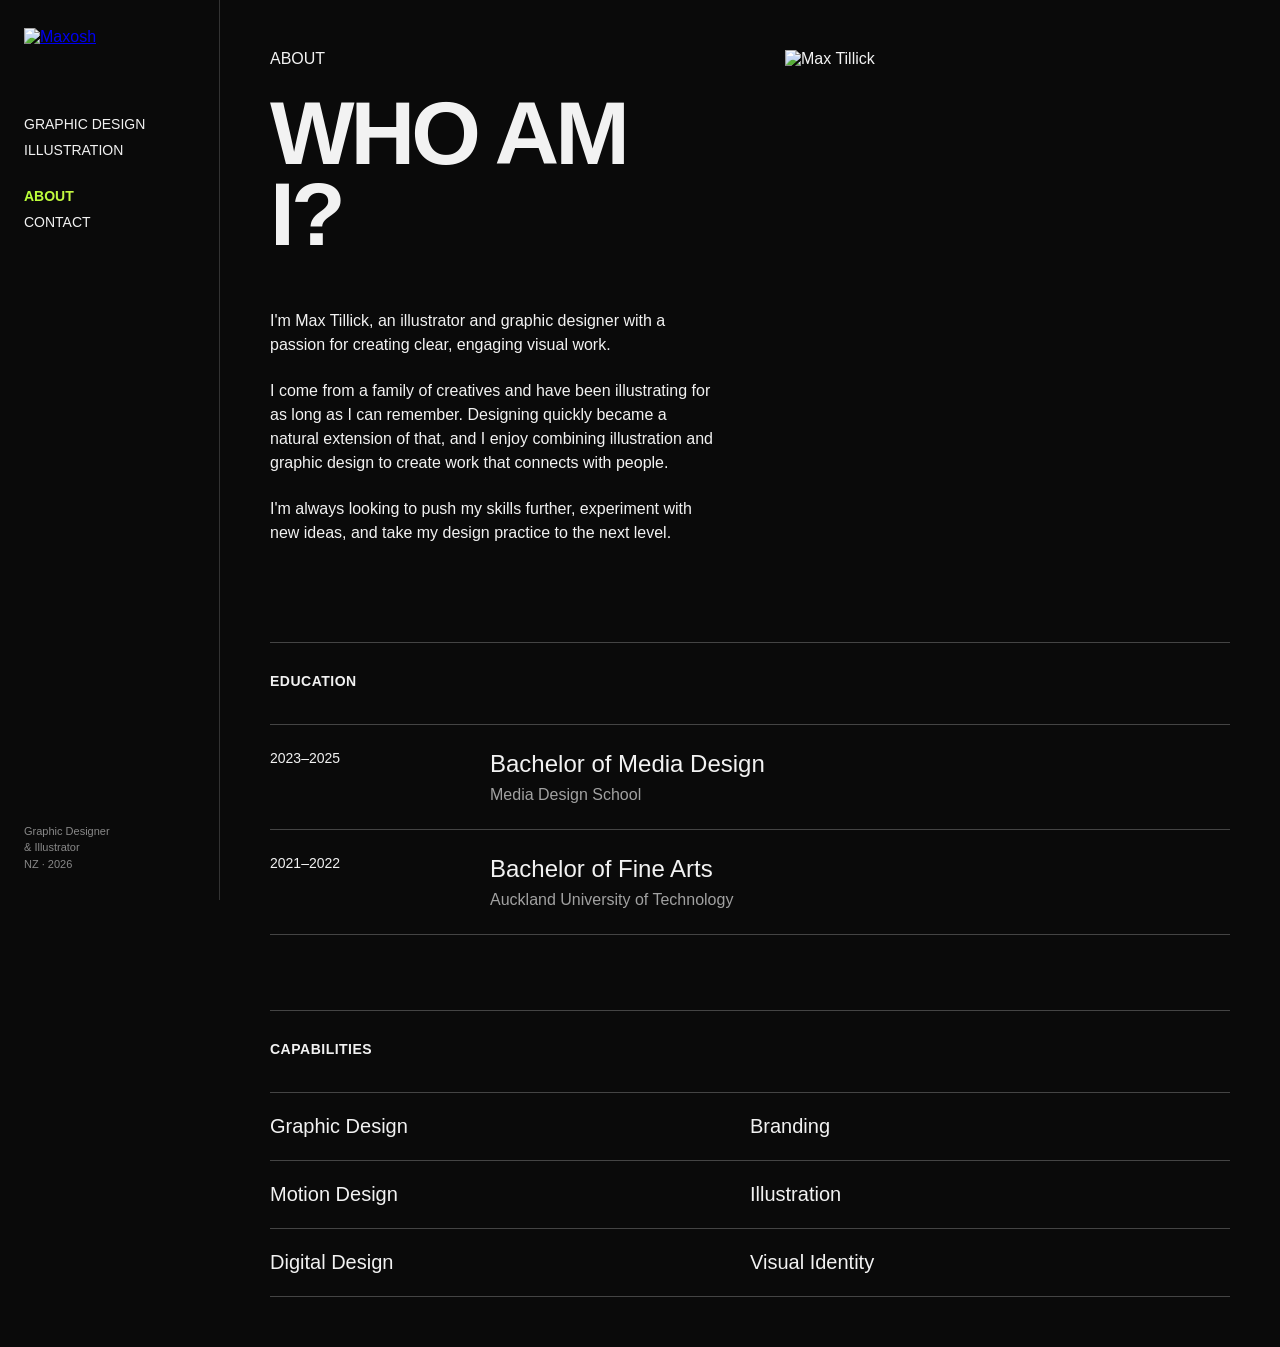
==== about.html @ ef94ee87 "Contents pages basic done" ====
<!DOCTYPE html>
<html lang="en">

<head>
    <meta charset="UTF-8">
    <meta name="viewport" content="width=device-width, initial-scale=1.0">

    <title>MAXOSH — About</title>

    <link rel="stylesheet" href="css/style.css">
</head>

<body>

    <main class="site">

        <!-- SIDEBAR -->
        <aside class="sidebar">

            <a href="index.html" class="logo">
                <img src="images/brand-mark.png" alt="Maxosh">
            </a>

            <nav class="navigation">

                <a href="index.html">
                    Graphic Design
                </a>

                <a href="illustration.html">
                    Illustration
                </a>

                <a href="about.html" class="active" aria-current="page">
                    About
                </a>

                <a href="contact.html">
                    Contact
                </a>

            </nav>

<div class="sidebar-footer">

    <p>
        Graphic Designer<br>
        & Illustrator
    </p>

    <p>
        NZ · 2026
    </p>

</div>
        </aside>


        <!-- ABOUT CONTENT -->
        <section class="content about-page">

            <div class="about-intro">

                <div class="about-text">

                    <div class="section-title">
                        ABOUT
                    </div>

                    <h1>WHO AM I?</h1>

                    <p>
                        I'm Max Tillick, an illustrator and graphic designer
                        with a passion for creating clear, engaging visual
                        work.
                    </p>

                    <p>
                        I come from a family of creatives and have been
                        illustrating for as long as I can remember. Designing
                        quickly became a natural extension of that, and I enjoy
                        combining illustration and graphic design to create
                        work that connects with people.
                    </p>

                    <p>
                        I'm always looking to push my skills further,
                        experiment with new ideas, and take my design practice
                        to the next level.
                    </p>

                </div>


                <div class="about-image">
                    <img src="images/pfp-edit.png" alt="Max Tillick">
                </div>

            </div>


            <!-- EDUCATION -->
            <section class="about-section">

                <div class="about-section-heading">
                    EDUCATION
                </div>

                <div class="education-list">

                    <div class="education-item">

                        <div class="education-year">
                           2023–2025
                        </div>

                        <div class="education-info">
                            <h2>Bachelor of Media Design</h2>
                            <p>Media Design School</p>
                        </div>

                    </div>


                    <div class="education-item">

                        <div class="education-year">
                            2021–2022
                        </div>

                        <div class="education-info">
                            <h2>Bachelor of Fine Arts</h2>
                            <p>Auckland University of Technology</p>
                        </div>

                    </div>

                </div>

            </section>


            <!-- CAPABILITIES -->
            <section class="about-section">

                <div class="about-section-heading">
                    CAPABILITIES
                </div>

                <div class="capabilities-grid">

                    <div>Graphic Design</div>
                    <div>Branding</div>
                    <div>Motion Design</div>
                    <div>Illustration</div>
                    <div>Digital Design</div>
                    <div>Visual Identity</div>  

                </div>

            </section>

        </section>

    </main>

</body>

</html>
---- css/style.css ----
/* ------------------------------
   BASIC RESET
------------------------------ */

* {
    box-sizing: border-box;
    margin: 0;
    padding: 0;
}


html {
    scroll-behavior: smooth;
}


body {
    background: #0a0a0a;
    color: #f2f2f2;

    font-family: Arial, Helvetica, sans-serif;
}



/* ------------------------------
   LAYOUT
------------------------------ */

.site {
    display: flex;
    min-height: 100vh;
}



/* ------------------------------
   SIDEBAR
------------------------------ */

.sidebar {

    width: 220px;
    height: 100vh;

    position: fixed;
    left: 0;
    top: 0;

    padding: 28px 24px;

    display: flex;
    flex-direction: column;

    border-right: 1px solid #333;

}



/* LOGO */
.logo {
    display: block;
    width: 130px
    text-decoration: none;
}

.logo img {
    width: 100%;
    height: auto;
    display: block;
}


/* NAVIGATION */

.navigation {
    display: flex;
    flex-direction: column;
    gap: 10px;
    margin-top: 70px;
}

.navigation a:nth-child(3) {
    margin-top: 20px;
}


.navigation a {

    color: #f2f2f2;

    text-decoration: none;

    font-size: 14px;

    text-transform: uppercase;

    transition:
        opacity 0.2s ease,
        background-position 0.3s ease;

}



/* HOVER */

.navigation a:hover {

    opacity: 0.45;

}



/* ACTIVE PAGE */

.navigation a.active {

    background: linear-gradient(
        90deg,
        #b8ff38 0%,
        #d9ef52 35%,
        #f39bc9 70%,
        #d94da5 100%
    );

    background-size: 200% auto;

    background-clip: text;
    -webkit-background-clip: text;

    color: transparent;

    font-weight: 600;

}



/* SIDEBAR FOOTER */

.sidebar-footer {

    margin-top: auto;

    font-size: 11px;

    line-height: 1.5;

    color: #888;

}




/* ------------------------------
   MAIN CONTENT
------------------------------ */

.content {
    margin-left: 220px;
    width: calc(100% - 220px);
    max-width: none;
    padding: 20px 50px 50px;
    box-sizing: border-box;
}

/* ------------------------------
   SECTION TITLES
------------------------------ */

.section-title {

    color: #f2f2f2;

    font-size: 16px;

    text-transform: uppercase;

}


.design-title {

    margin-bottom: 35px;

}


.illustration-title {

    margin-bottom: 35px;

}



/* ------------------------------
   PROJECT GRID
------------------------------ */

.work-grid {
    display: grid;
    grid-template-columns: repeat(2, 1fr);
    gap: 40px 25px;
}



/* FEATURED PROJECT */

.project-featured {

    grid-column: 1 / -1;

}


.project-featured .project-image {
    aspect-ratio: 16 / 6.5;
    max-height: 600px;
}

.project-featured {
    margin-bottom: 50px;
}


/* PROJECT */

.project {

    color: inherit;

    text-decoration: none;

}



/* PROJECT IMAGE */

.project-image {

    width: 100%;

    aspect-ratio: 4 / 3;

    overflow: hidden;

    background: #202020;

    display: flex;

    align-items: center;

    justify-content: center;

    border: 1px solid #333;

    transition:
        transform 0.35s ease,
        background 0.35s ease;

}


.project-image img {

    width: 100%;

    height: 100%;

    object-fit: cover;

    display: block;

}



/* PROJECT HOVER */

.project:hover .project-image {

    transform: scale(0.985);

    background: #292929;

}



/* PROJECT INFO */

.project-info {

    padding-top: 12px;

}


.project-info h2 {

    font-size: 17px;

    font-weight: 500;

    margin-bottom: 5px;

}


.project-info p {

    color: #777;

    font-size: 12px;

}



/* ------------------------------
   ILLUSTRATION PAGE
------------------------------ */

.illustration-feature {
    width: 100%;
    margin-top: -60px;
    margin-bottom: 35px;
    overflow: hidden;
}


.illustration-feature video {

    width: 100%;

    height: auto;

    display: block;

}



/* ILLUSTRATION GRID */

.illustration-grid {
    width: 100%;
    display: grid;
    grid-template-columns: repeat(3, 1fr);
    gap: 35px;
}


.illustration-item {
    width: 100%;
    aspect-ratio: 1 / 1;
    overflow: hidden;
    display: flex;
    align-items: center;
    justify-content: center;
}


.illustration-item img {
    width: 100%;
    height: 100%;
    object-fit: contain;
    display: block;
}



/* ------------------------------
   MOBILE
------------------------------ */

@media (max-width: 700px) {


    .site {

        display: block;

    }



    /* SIDEBAR */

    .sidebar {

        position: sticky;

        width: 100%;

        height: auto;

        padding: 18px;

        flex-direction: row;

        align-items: center;

        border-right: none;

        border-bottom: 1px solid #333;

        z-index: 100;

        background: #0a0a0a;

    }



    /* NAVIGATION */

    .navigation {

        margin: 0 0 0 auto;

        flex-direction: row;

        gap: 14px;

    }


    .navigation a {

        font-size: 10px;

    }



    /* FOOTER */

    .sidebar-footer {

        display: none;

    }



    /* CONTENT */

    .content {

        margin-left: 0;

        width: 100%;

        padding: 18px;

    }



    /* PROJECT GRID */

    .work-grid {

        grid-template-columns: 1fr;

        gap: 30px;

    }


    .project-featured {

        grid-column: auto;

    }


    .project-featured .project-image,
    .project-image {

        aspect-ratio: 4 / 3;

    }



    /* ILLUSTRATION GRID */

    .illustration-grid {

        grid-template-columns: 1fr;

        gap: 20px;

    }



    /* SECTION TITLES */

    .design-title,
    .illustration-title {

        margin-bottom: 25px;

    }

}



/* =========================================================
   GRAPHIC DESIGN GRID
   ========================================================= */

.work-grid {
    width: 100%;
    display: grid;
    grid-template-columns: repeat(2, minmax(0, 1fr));
    gap: clamp(20px, 2.5vw, 40px);
}

/* Save The Salmon stays full width */
.project-featured {
    grid-column: 1 / -1;
    width: 100%;
}

/* Let the featured image scale with the available space */
.project-featured .project-image {
    width: 100%;
    max-width: none;
}

/* =========================================================
   ILLUSTRATION GRID
   ========================================================= */

.illustration-grid {
    width: 100%;
    display: grid;
    grid-template-columns: repeat(auto-fit, minmax(280px, 1fr));
    gap: clamp(20px, 2.5vw, 40px);
}

/* Keep illustration artwork centred */
.illustration-item {
    width: 100%;
    aspect-ratio: 1 / 1;
    overflow: hidden;
    display: flex;
    align-items: center;
    justify-content: center;
}

.illustration-item img {
    width: 100%;
    height: 100%;
    object-fit: contain;
    display: block;
}

/* =========================================================
   LARGE SCREENS
   ========================================================= */

@media (min-width: 1600px) {

    .work-grid {
        grid-template-columns: repeat(2, minmax(0, 1fr));
    }

    .illustration-grid {
        grid-template-columns: repeat(4, minmax(0, 1fr));
    }

}


/* =========================================================
   MEDIUM SCREENS
   ========================================================= */

@media (max-width: 1100px) {

    .work-grid {
        grid-template-columns: repeat(2, minmax(0, 1fr));
    }

    .illustration-grid {
        grid-template-columns: repeat(3, minmax(0, 1fr));
    }

}


/* =========================================================
   SMALL SCREENS
   ========================================================= */

@media (max-width: 750px) {

    .work-grid {
        grid-template-columns: 1fr;
    }

    .project-featured {
        grid-column: auto;
    }

    .illustration-grid {
        grid-template-columns: repeat(2, minmax(0, 1fr));
        gap: 20px;
    }

}


/* =========================================================
   PHONE
   ========================================================= */

@media (max-width: 500px) {

    .content {
        padding-right: 20px;
        padding-left: 20px;
    }

    .work-grid {
        grid-template-columns: 1fr;
    }

    .illustration-grid {
        grid-template-columns: 1fr;
    }

}


/* --------------------------------
   ABOUT PAGE
-------------------------------- */

.about-page {
    padding-top: 50px;
}

/* ABOUT INTRO */

.about-intro {
    display: grid;
    grid-template-columns: 1fr 1fr;
    align-items: start;
    gap: 70px;
    min-height: 420px;
}

.about-text {
    max-width: 620px;
}

.about-text h1 {
    font-size: clamp(70px, 7vw, 120px);
    line-height: 0.9;
    letter-spacing: -4px;
    margin: 25px 0 55px;
}

.about-text p {
    max-width: 560px;
    margin-bottom: 22px;
    line-height: 1.5;
}


.about-image {
    display: flex;
    justify-content: center;
    align-items: center;
}

.about-image img {
    width: 100%;
    max-width: 600px;
    height: auto;
    display: block;
}


/* ABOUT SECTIONS */

.about-section {
    margin-top: 75px;
    padding-top: 30px;
    border-top: 1px solid #444;
}

.about-section-heading {
    font-size: 14px;
    font-weight: 600;
    letter-spacing: 0.5px;
    margin-bottom: 35px;
}


/* EDUCATION */

.education-list {
    width: 100%;
}

.education-item {
    display: grid;
    grid-template-columns: 180px 1fr;
    gap: 40px;
    padding: 25px 0;
    border-bottom: 1px solid #444;
}

.education-item:first-child {
    border-top: 1px solid #444;
}

.education-year {
    font-size: 14px;
}

.education-info h2 {
    font-size: 24px;
    font-weight: 500;
    margin: 0 0 8px;
}

.education-info p {
    margin: 0;
    opacity: 0.65;
}


/* CAPABILITIES */

.capabilities-grid {
    display: grid;
    grid-template-columns: repeat(2, 1fr);
    border-top: 1px solid #444;
}

.capabilities-grid div {
    padding: 22px 0;
    border-bottom: 1px solid #444;
    font-size: 20px;
}


/* --------------------------------
   ABOUT — MOBILE
-------------------------------- */

@media (max-width: 800px) {

    .about-intro {
        grid-template-columns: 1fr;
        gap: 40px;
        min-height: auto;
    }

    .about-text h1 {
        font-size: clamp(55px, 14vw, 90px);
        letter-spacing: -3px;
        margin-bottom: 40px;
    }

    .about-image {
        order: -1;
    }

    .about-image img {
        max-width: 500px;
    }

    .about-section {
        margin-top: 70px;
    }

    .education-item {
        grid-template-columns: 1fr;
        gap: 10px;
    }

    .capabilities-grid {
        grid-template-columns: 1fr;
    }

    .capabilities-grid div {
        font-size: 18px;
    }

}

/* --------------------------------
   CONTACT PAGE
-------------------------------- */

.contact-page {
    padding-top: 50px;
}

.contact-intro {
    max-width: 800px;
    padding-bottom: 100px;
}

.contact-intro h1 {
    font-size: clamp(70px, 7vw, 120px);
    line-height: 0.9;
    letter-spacing: -4px;
    margin: 25px 0 40px;
}

.contact-intro p {
    max-width: 500px;
    line-height: 1.5;
}


.contact-details {
    border-top: 1px solid #444;
}

.contact-item {
    display: grid;
    grid-template-columns: 220px 1fr;
    align-items: center;
    padding: 30px 0;
    border-bottom: 1px solid #444;
}

.contact-label {
    font-size: 14px;
    font-weight: 600;
}

.contact-item a {
    color: inherit;
    text-decoration: underline;
    text-underline-offset: 4px;
    font-size: 22px;
}


/* CONTACT — MOBILE */

@media (max-width: 800px) {

    .contact-intro {
        padding-bottom: 60px;
    }

    .contact-intro h1 {
        font-size: clamp(60px, 15vw, 100px);
        letter-spacing: -3px;
    }

    .contact-item {
        grid-template-columns: 1fr;
        gap: 12px;
    }

}

/* CONTACT PAGE — GRADIENT FADE */

.contact-page {
    position: relative;
    min-height: calc(100vh - 20px);
    overflow: hidden;
}

.contact-page::after {
    content: "";
    position: absolute;
    left: 0;
    right: 0;
    bottom: 0;
    height: 45%;
    background: linear-gradient(
        to bottom,
        transparent 0%,
        rgba(184, 255, 56, 0.08) 35%,
        rgba(243, 155, 201, 0.18) 75%,
        rgba(217, 77, 165, 0.3) 100%
    );
    pointer-events: none;
    z-index: 0;
}

.contact-page > * {
    position: relative;
    z-index: 1;
}
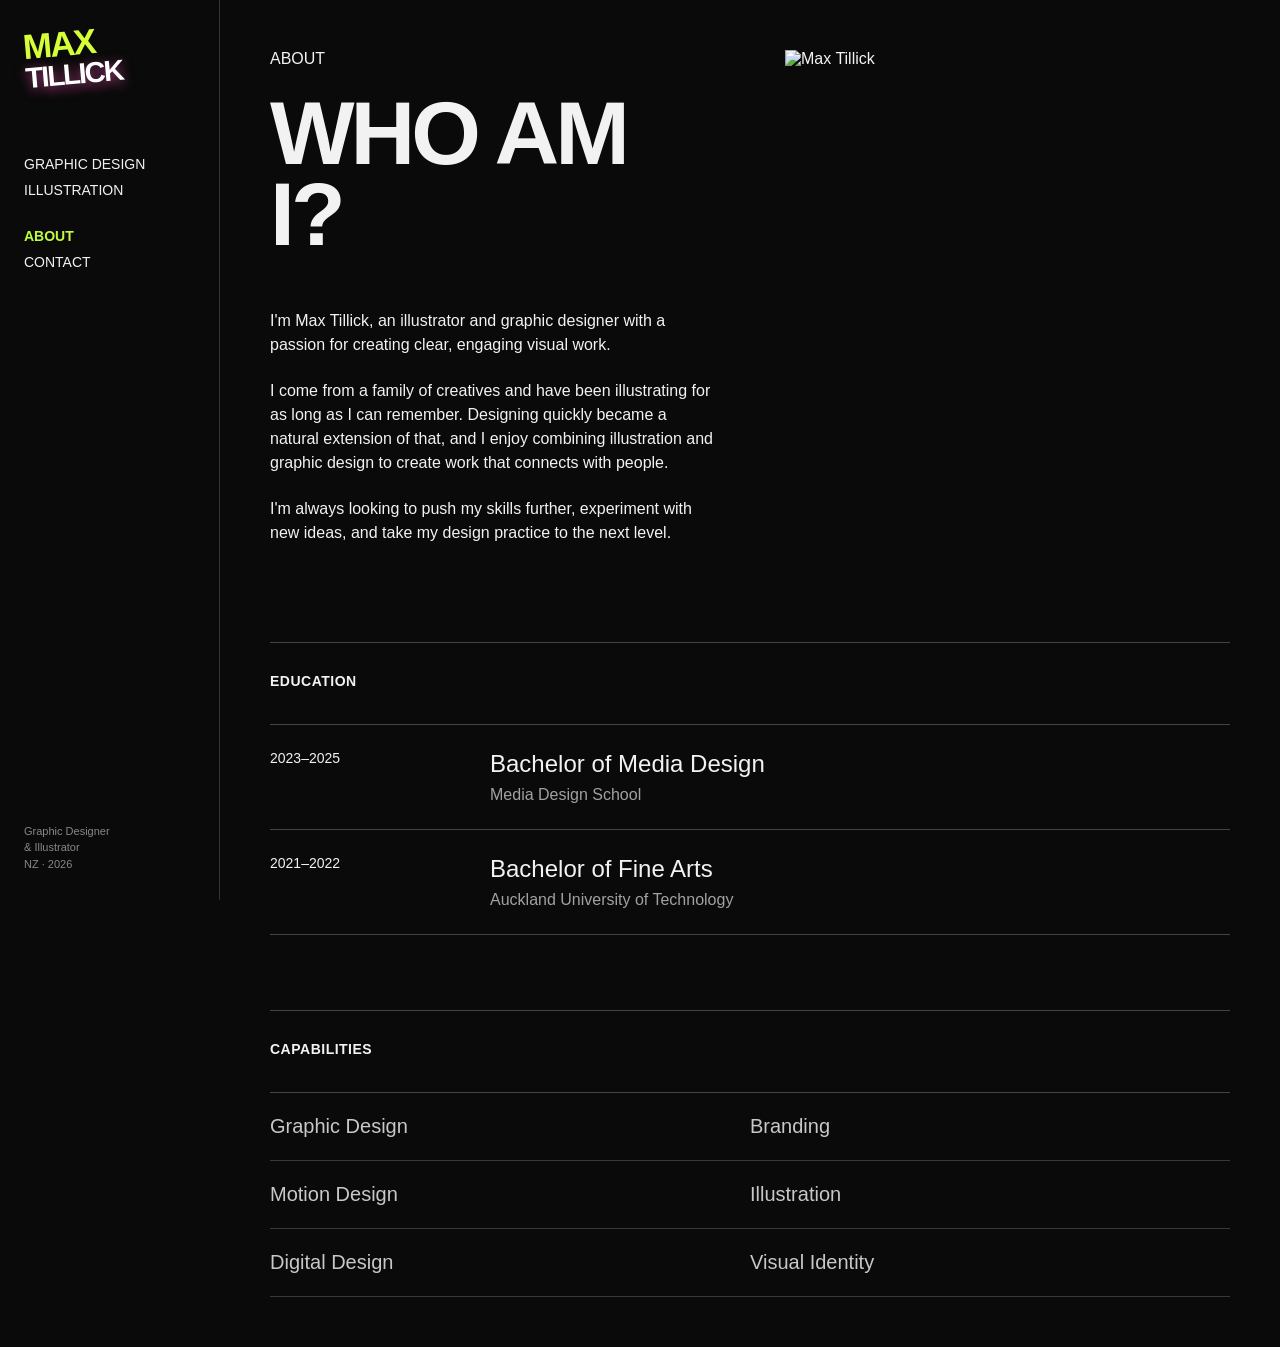
==== commit bf7343a5: "Jonathan Update 1" ====
--- a/about.html
+++ b/about.html
@@ -5,7 +5,7 @@
     <meta charset="UTF-8">
     <meta name="viewport" content="width=device-width, initial-scale=1.0">
 
-    <title>MAXOSH — About</title>
+    <title>Max Tillick — About</title>
 
     <link rel="stylesheet" href="css/style.css">
 </head>
@@ -17,9 +17,10 @@
         <!-- SIDEBAR -->
         <aside class="sidebar">
 
-            <a href="index.html" class="logo">
-                <img src="images/brand-mark.png" alt="Maxosh">
-            </a>
+      <a href="index.html" class="logo logo-wordmark" aria-label="Max Tillick home">
+    <span>MAX</span>
+    <span>TILLICK</span>
+</a>
 
             <nav class="navigation">
 
--- a/css/style.css
+++ b/css/style.css
@@ -61,7 +61,7 @@
 /* LOGO */
 .logo {
     display: block;
-    width: 130px
+    width: 130px;
     text-decoration: none;
 }
 
@@ -82,7 +82,7 @@
 }
 
 .navigation a:nth-child(3) {
-    margin-top: 20px;
+    margin-top: 0;
 }
 
 
@@ -304,22 +304,14 @@
 
 
 .project-info h2 {
-
-    font-size: 17px;
-
+    font-size: 20px;
     font-weight: 500;
-
-    margin-bottom: 5px;
-
-}
-
+    margin-bottom: 6px;
+}
 
 .project-info p {
-
-    color: #777;
-
-    font-size: 12px;
-
+    color: #888;
+    font-size: 14px;
 }
 
 
@@ -419,25 +411,62 @@
     }
 
 
+/* More space above project navigation on mobile */
+.project-navigation {
+    padding-top: 60px !important;
+}
+
 
     /* NAVIGATION */
 
-    .navigation {
-
-        margin: 0 0 0 auto;
-
-        flex-direction: row;
-
-        gap: 14px;
-
-    }
-
-
-    .navigation a {
-
-        font-size: 10px;
-
-    }
+
+
+
+
+
+.navigation {
+    display: grid;
+    grid-template-columns: max-content max-content;
+    grid-template-rows: auto auto;
+    column-gap: 12px;
+    row-gap: 0;
+    margin: 0 0 0 auto;
+    align-items: center;
+    justify-content: end;
+}
+
+.navigation a {
+    display: flex;
+    align-items: center;
+    justify-content: flex-start;
+    min-height: 44px;
+    padding: 0 4px;
+    font-size: 10px;
+    white-space: nowrap;
+}
+s
+
+
+.navigation a:nth-child(1) {
+    grid-column: 1;
+    grid-row: 1;
+}
+
+.navigation a:nth-child(2) {
+    grid-column: 2;
+    grid-row: 1;
+}
+
+.navigation a:nth-child(3) {
+    grid-column: 1;
+    grid-row: 2;
+}
+
+.navigation a:nth-child(4) {
+    grid-column: 2;
+    grid-row: 2;
+}
+
 
 
 
@@ -453,16 +482,12 @@
 
     /* CONTENT */
 
-    .content {
-
-        margin-left: 0;
-
-        width: 100%;
-
-        padding: 18px;
-
-    }
-
+.content {
+    margin-left: 0;
+    width: 100%;
+    padding: 24px 30px;
+    box-sizing: border-box;
+}
 
 
     /* PROJECT GRID */
@@ -512,6 +537,8 @@
         margin-bottom: 25px;
 
     }
+
+
 
 }
 
@@ -631,8 +658,8 @@
 @media (max-width: 500px) {
 
     .content {
-        padding-right: 20px;
-        padding-left: 20px;
+  padding-right: 20px;
+padding-left: 20px;
     }
 
     .work-grid {
@@ -642,6 +669,10 @@
     .illustration-grid {
         grid-template-columns: 1fr;
     }
+
+    .logo img {
+    transform: translateX(-5px);
+}
 
 }
 
@@ -758,7 +789,11 @@
     padding: 22px 0;
     border-bottom: 1px solid #444;
     font-size: 20px;
-}
+
+    opacity: 0.82;
+}
+
+
 
 
 /* --------------------------------
@@ -796,13 +831,24 @@
         gap: 10px;
     }
 
-    .capabilities-grid {
-        grid-template-columns: 1fr;
-    }
+.capabilities-grid {
+    grid-template-columns: repeat(2, minmax(0, 1fr));
+    column-gap: 20px;
+}
 
     .capabilities-grid div {
         font-size: 18px;
-    }
+    
+    }
+
+/* Tighten project spacing on mobile only */
+.work-grid {
+    row-gap: 40px;
+}
+
+.work-grid > .project-featured {
+    margin-bottom: 0;
+}
 
 }
 
@@ -906,4 +952,985 @@
 .contact-page > * {
     position: relative;
     z-index: 1;
+}
+
+/* =========================================================
+   PROJECT PAGE — #SAVETHESALMON
+   ========================================================= */
+
+.project-page {
+    padding-top: 0;
+}
+
+
+/* HERO */
+
+.project-page-hero {
+    width: 100%;
+    margin-bottom: 45px;
+}
+
+.project-page-hero img {
+    display: block;
+    width: 100%;
+    height: auto;
+}
+
+
+/* INTRO */
+
+.project-page-intro {
+    padding-bottom: 50px;
+    border-bottom: 1px solid #333;
+}
+
+.project-page-intro .section-title {
+    margin-bottom: 22px;
+}
+
+.project-page-intro h1 {
+    margin: 0 0 28px 0;
+    font-size: clamp(70px, 8vw, 125px);
+    line-height: 0.86;
+    letter-spacing: -5px;
+    max-width: 1100px;
+}
+
+.project-page-lead {
+    max-width: 650px;
+    margin: 0;
+    font-size: 19px;
+    line-height: 1.45;
+}
+
+
+/* =========================================================
+   PROJECT SECTIONS
+   ========================================================= */
+
+.project-page-section {
+    display: grid;
+    grid-template-columns: 220px 1fr;
+    gap: 70px;
+
+    padding: 65px 0;
+
+    border-bottom: 1px solid #333;
+}
+
+
+/* SECTION LABEL */
+
+.project-page-label {
+    font-size: 11px;
+    font-weight: 700;
+    letter-spacing: 0.02em;
+    padding-top: 5px;
+}
+
+
+/* COPY */
+
+.project-page-copy {
+    max-width: 720px;
+}
+
+.project-page-copy p {
+    margin: 0 0 28px 0;
+
+    font-size: 18px;
+    line-height: 1.55;
+}
+
+.project-page-copy p:last-child {
+    margin-bottom: 0;
+}
+
+
+/* =========================================================
+   MAKE THE SECTIONS FEEL MORE EDITORIAL
+   ========================================================= */
+
+.project-page-section:first-of-type {
+    padding-top: 75px;
+}
+
+.project-page-section:nth-of-type(3) .project-page-copy,
+.project-page-section:nth-of-type(4) .project-page-copy {
+    max-width: 620px;
+}
+
+
+/* MY ROLE */
+
+.project-page-section:last-of-type {
+    padding-bottom: 75px;
+}
+
+.project-page-section:last-of-type .project-page-copy p {
+    font-size: 16px;
+    line-height: 1.5;
+}
+
+
+/* =========================================================
+   PROJECT IMAGERY
+   ========================================================= */
+
+.project-image-grid {
+    display: grid;
+    grid-template-columns: 1fr 1fr;
+    gap: 20px;
+
+    margin-top: 80px;
+}
+
+.project-image-grid img {
+    display: block;
+    width: 100%;
+    height: auto;
+}
+
+
+/* Make the first image span the full width */
+
+.project-image-grid img:first-child {
+    grid-column: 1 / -1;
+}
+
+
+/* =========================================================
+   MOBILE
+   ========================================================= */
+
+@media (max-width: 700px) {
+
+    .project-page {
+        padding-top: 50px;
+    }
+
+.project-page > .all-projects:first-child {
+    margin-bottom: 75px;
+}
+
+.project-page > .project-page-hero {
+    margin-top: 20px;
+    margin-bottom: 35px;
+}
+
+/* More space below the header on the illustration page — mobile only */
+body:has(.illustration-feature) .illustration-feature {
+    margin-top: 10px;
+        margin-bottom: -10px;
+}
+
+    
+    /* MOBILE PROJECT CATEGORY AND YEAR */
+.project-meta-row {
+    align-items: flex-start;
+    gap: 10px;
+    margin-bottom: 20px;
+}
+
+.project-meta-row .project-year {
+    align-self: flex-start;
+    margin-top: 0;
+}
+
+    .project-meta-row .section-title {
+        font-size: 12px;
+        line-height: 1.4;
+        max-width: 75%;
+    }
+
+    .project-meta-row .project-year {
+        font-size: 13px !important;
+        white-space: nowrap;
+        margin: 0;
+    }
+
+
+    .project-page-intro {
+        padding-bottom: 45px;
+    }
+
+.project-page-intro h1 {
+    font-size: clamp(40px, 8vw, 48px);
+    line-height: 1;
+    letter-spacing: -1.5px;
+    overflow-wrap: anywhere;
+}
+    .project-page-lead {
+        font-size: 16px;
+    }
+
+    .project-page-section {
+        display: block;
+        padding: 45px 0;
+    }
+
+    .project-page-label {
+        margin-bottom: 25px;
+    }
+
+    .project-page-copy {
+        max-width: none;
+    }
+
+    .project-page-copy p {
+        font-size: 16px;
+    }
+
+    .project-image-grid {
+        grid-template-columns: 1fr;
+        gap: 12px;
+        margin-top: 50px;
+    }
+
+    .project-image-grid img:first-child {
+        grid-column: auto;
+    }
+
+
+    
+}
+
+/* =========================================================
+   CITY RAIL LINK IMAGE GROUPS
+   ========================================================= */
+
+.project-image-group {
+    margin-top: 90px;
+}
+
+
+/* GROUP LABELS */
+
+.project-image-group-title {
+    text-align: center;
+    font-size: 12px;
+    font-weight: 600;
+    letter-spacing: 0.12em;
+    margin-bottom: 25px;
+}
+
+
+/* THREE IMAGE ROW */
+
+.three-image-grid {
+    display: grid;
+    grid-template-columns: repeat(3, minmax(0, 1fr));
+    gap: 20px;
+}
+
+.three-image-grid img {
+    width: 100%;
+    height: auto;
+    display: block;
+}
+
+
+/* FOUR-POSTER OVERVIEW */
+
+.poster-overview {
+    margin-top: 100px;
+}
+
+.poster-overview img {
+    width: 100%;
+    height: auto;
+    display: block;
+}
+
+/* PRE — two supporting images */
+.pre-grid {
+    grid-template-columns: repeat(2, minmax(0, 1fr));
+}
+
+
+/* COLOUR & PATTERN */
+
+.pattern-feature {
+    margin-top: 100px;
+}
+
+.pattern-feature img {
+    width: 100%;
+    height: auto;
+    display: block;
+}
+
+/* =========================================================
+   PATUPAIAREHE PROJECT
+   ========================================================= */
+
+.poster-overview {
+    margin-top: 90px;
+}
+
+.poster-overview img {
+    width: 100%;
+    height: auto;
+    display: block;
+}
+
+
+/* PROJECT NAVIGATION */
+
+
+.all-projects {
+    display: inline-block;
+    padding: 10px 12px;
+    margin: -10px 0 15px -12px;
+    color: #aaa;
+    font-size: 11px;
+    font-weight: 600;
+    letter-spacing: 0.08em;
+    text-decoration: none;
+    border-radius: 3px;
+    transition: color 0.2s ease, background 0.2s ease;
+}
+
+
+.all-projects:hover {
+    color: #b8ff38;
+}
+
+.project-navigation {
+    display: flex;
+    justify-content: space-between;
+    gap: 30px;
+    margin-top: 80px;
+    padding-top: 25px;
+    border-top: 1px solid #333;
+}
+
+.project-navigation a {
+    display: flex;
+    flex-direction: column;
+    gap: 10px;
+    max-width: 48%;
+    color: #f2f2f2;
+    text-decoration: none;
+}
+
+.project-navigation span {
+    color: #888;
+    font-size: 10px;
+    letter-spacing: 0.08em;
+}
+
+.project-navigation strong {
+    font-size: 15px;
+    font-weight: 500;
+    transition: color 0.2s ease;
+}
+
+.project-navigation a:hover strong {
+    color: #b8ff38;
+}
+
+.next-project {
+    text-align: right;
+}
+
+.bottom-all-projects {
+    margin-top: 45px;
+}
+
+@media (max-width: 500px) {
+    .project-navigation {
+        gap: 15px;
+        margin-top: 50px;
+    }
+
+    .project-navigation strong {
+        font-size: 13px;
+    }
+}
+
+
+
+/* PROJECT NAVIGATION */
+
+.all-projects {
+    display: inline-block;
+    margin-bottom: 25px;
+    color: #999;
+    font-size: 11px;
+    font-weight: 600;
+    letter-spacing: 0.08em;
+    text-decoration: none;
+    transition: color 0.2s ease;
+}
+
+.all-projects:hover {
+    color: #b8ff38;
+}
+
+.project-navigation {
+    display: flex;
+    justify-content: space-between;
+    gap: 30px;
+    margin-top: 80px;
+    padding-top: 25px;
+    border-top: 1px solid #333;
+}
+
+.project-navigation a {
+    display: flex;
+    flex-direction: column;
+    gap: 10px;
+    max-width: 48%;
+    color: #f2f2f2;
+    text-decoration: none;
+}
+
+.project-navigation span {
+    color: #888;
+    font-size: 10px;
+    letter-spacing: 0.08em;
+}
+
+.project-navigation strong {
+    font-size: 15px;
+    font-weight: 500;
+    transition: color 0.2s ease;
+}
+
+.project-navigation a:hover strong {
+    color: #b8ff38;
+}
+
+.next-project {
+    text-align: right;
+}
+
+.bottom-all-projects {
+    margin-top: 30px;
+    margin-bottom: 0;
+}
+
+@media (max-width: 500px) {
+    .project-navigation {
+        gap: 15px;
+        margin-top: 50px;
+    }
+
+    .project-navigation strong {
+        font-size: 13px;
+    }
+}
+
+
+
+/* LARGER PROJECT NAVIGATION CLICK AREAS */
+
+.project-navigation a {
+    padding: 18px 12px;
+    margin: -18px -12px;
+    border-radius: 3px;
+}
+
+.project-navigation a:hover {
+    background: #111;
+}
+
+.project-navigation a:focus-visible {
+    outline: 1px solid #b8ff38;
+    outline-offset: 4px;
+}
+
+/* PROJECT PAGE TOP SPACING */
+
+.project-page > .all-projects {
+    margin-top: 15px;
+    margin-bottom: 20px;
+    margin-left: 0;
+}
+
+/* PROJECT BANNER SPACING */
+
+/* Desktop */
+.project-page > .project-page-hero {
+    margin-top: -75px;
+}
+
+/* Mobile */
+@media (max-width: 700px) {
+    .project-page > .project-page-hero {
+        margin-top: -20px;
+    }
+}
+/* PROJECT TITLE AND YEAR */
+
+.project-heading-row {
+    display: flex;
+    justify-content: space-between;
+    align-items: flex-start;
+    gap: 30px;
+}
+
+.project-year {
+    display: block;
+    margin-top: 10px;
+    margin-bottom: 20px;
+    color: #999;
+    font-size: 14px;
+    letter-spacing: 0.04em;
+}
+
+.project-year {
+    flex-shrink: 0;
+    margin-top: 15px;
+    color: #888;
+    font-size: 13px;
+    letter-spacing: 0.08em;
+}
+
+@media (max-width: 700px) {
+    .project-heading-row {
+        gap: 12px;
+    }
+
+
+}
+
+
+/* PROJECT CATEGORY AND YEAR ROW */
+
+.project-meta-row {
+    display: flex;
+    justify-content: space-between;
+    align-items: center;
+    gap: 20px;
+    margin-bottom: 20px;
+}
+
+.project-meta-row .section-title {
+    margin-bottom: 0;
+}
+
+.project-meta-row .project-year {
+    margin: 0;
+    flex-shrink: 0;
+}
+
+.all-projects {
+    position: relative;
+    z-index: 10;
+}
+
+
+/* PROJECT RETURN LINKS */
+
+.all-projects {
+    display: inline-block;
+    position: relative;
+    z-index: 10;
+    padding: 10px 0;
+    margin-bottom: 25px;
+    color: #b5b5b5;
+    font-size: 12px;
+    font-weight: 600;
+    letter-spacing: 0.08em;
+    text-decoration: none;
+    transition: color 0.2s ease;
+}
+
+.all-projects:hover {
+    color: #b8ff38;
+}
+
+/* BOTTOM PROJECT LINK */
+
+.bottom-all-projects {
+    margin-top: 30px;
+    margin-bottom: 0;
+    padding: 10px 0;
+}
+
+/* MOBILE */
+
+@media (max-width: 500px) {
+    .all-projects {
+        font-size: 13px;
+        padding: 12px 0;
+    }
+}
+
+
+/* PREVIOUS / NEXT PROJECT LINKS */
+
+.project-navigation {
+    gap: 30px;
+    padding-top: 30px;
+    margin-top: 80px;
+}
+
+.project-navigation span {
+    color: #aaa;
+    font-size: 11px;
+    letter-spacing: 0.08em;
+}
+
+.project-navigation strong {
+    font-size: 17px;
+    line-height: 1.4;
+}
+
+@media (max-width: 500px) {
+    .project-navigation {
+        margin-top: 50px;
+        padding-top: 24px;
+        gap: 18px;
+    }
+
+    .project-navigation strong {
+        font-size: 14px;
+    }
+}
+
+
+/* CLEARER PROJECT NAVIGATION LINKS */
+
+.all-projects {
+    display: inline-block;
+    padding: 12px 16px;
+    margin-left: -16px;
+    border: 1px solid #444;
+    border-radius: 3px;
+    color: #f2f2f2;
+    font-size: 12px;
+    font-weight: 600;
+    letter-spacing: 0.08em;
+    text-decoration: none;
+    transition: color 0.2s ease, border-color 0.2s ease,
+                background 0.2s ease;
+}
+
+.all-projects:hover {
+    color: #b8ff38;
+    border-color: #b8ff38;
+    background: #111;
+}
+
+.project-navigation span {
+    color: #b5b5b5;
+    font-size: 11px;
+}
+
+.project-navigation strong {
+    font-size: 18px;
+}
+
+.project-navigation a {
+    padding: 18px 16px;
+    border: 1px solid #444;
+    border-radius: 3px;
+    transition: border-color 0.2s ease, background 0.2s ease;
+}
+
+.project-navigation a:hover {
+    border-color: #b8ff38;
+    background: #111;
+}
+
+.bottom-all-projects {
+    margin-top: 24px;
+}
+
+@media (max-width: 500px) {
+    .all-projects {
+        font-size: 13px;
+        padding: 14px 16px;
+    }
+
+    .project-navigation strong {
+        font-size: 14px;
+    }
+}
+
+/* CLEANER BOTTOM PROJECT NAVIGATION */
+
+.project-navigation {
+    align-items: stretch;
+    margin-top: 65px;
+    padding-top: 25px;
+    gap: 20px;
+}
+
+.project-navigation a {
+    flex: 1;
+    max-width: 48%;
+    min-height: 85px;
+    justify-content: center;
+    padding: 16px;
+}
+
+.project-navigation .previous-project {
+    text-align: left;
+}
+
+.project-navigation .next-project {
+    text-align: right;
+}
+
+.bottom-all-projects {
+    margin-top: 18px;
+    margin-left: 0;
+}
+
+
+/* BOTTOM PROJECT NAVIGATION — FINAL LAYOUT */
+
+/* BOTTOM PROJECT NAVIGATION */
+
+/* BOTTOM PROJECT NAVIGATION — FINAL LAYOUT */
+
+.project-navigation {
+    display: flex;
+    justify-content: space-between;
+    align-items: stretch;
+    gap: 40px;
+    margin: 65px 12px 0;
+    padding-top: 75px;
+    border-top: 1px solid #333;
+}
+
+
+
+.project-navigation a {
+    box-sizing: border-box;
+    display: flex;
+    flex: 0 1 auto;
+    flex-direction: column;
+    justify-content: center;
+    gap: 8px;
+    width: fit-content;
+    max-width: 45%;
+    min-width: 220px;
+    min-height: 70px;
+    padding: 14px 16px;
+    border: 1px solid #444;
+    border-radius: 3px;
+    color: #f2f2f2;
+    text-decoration: none;
+    transition: border-color 0.2s ease, background 0.2s ease;
+}
+
+
+.project-navigation a:hover {
+    border-color: #b8ff38;
+    background: #111;
+}
+
+.project-navigation span {
+    color: #aaa;
+    font-size: 11px;
+    letter-spacing: 0.08em;
+}
+
+.project-navigation strong {
+    font-size: 16px;
+    font-weight: 500;
+    line-height: 1.4;
+    overflow-wrap: anywhere;
+    transition: color 0.2s ease;
+}
+
+.project-navigation a:hover strong {
+    color: #b8ff38;
+}
+
+.project-navigation .previous-project {
+    margin-right: auto;
+    text-align: left;
+}
+
+.project-navigation .next-project {
+    margin-left: auto;
+    text-align: right;
+}
+
+
+.bottom-all-projects {
+    margin-top: 45px;
+    margin-bottom: 0;
+}
+
+
+@media (max-width: 600px) {
+    .project-navigation {
+        gap: 12px;
+        margin-top: 45px;
+        padding-top: 25px;
+    }
+
+    .project-navigation a {
+        min-width: 0;
+        max-width: 48%;
+        padding: 12px;
+    }
+
+    .project-navigation strong {
+        font-size: 13px;
+    }
+
+    .project-navigation span {
+        font-size: 9px;
+    }
+
+}
+
+.bottom-all-projects {
+    margin-top: 35px !important;
+    display: inline-block;
+}
+
+/* SECTION HEADINGS */
+
+.section-heading {
+    font-size: 22px;
+    font-weight: 600;
+    text-transform: uppercase;
+    letter-spacing: 2px;
+    margin: 0 0 30px;
+}
+
+/* ADDITIONAL DESIGN WORK */
+
+.additional-work {
+    margin-top: 75px;
+    padding-top: 35px;
+    border-top: 1px solid #333;
+}
+
+.additional-work .work-grid {
+    margin-top: 0;
+}
+
+/* RENEWYOU TOP SPACING */
+
+.project-page > .all-projects:first-child {
+    display: inline-block;
+    position: static;
+    margin-bottom: 25px;
+}
+
+.renewyou-hero {
+    margin-top: 0;
+}
+
+/* RENEWYOU FULL-WIDTH MOCKUPS */
+
+.renewyou-image-grid {
+    display: flex;
+    flex-direction: column;
+    gap: 35px;
+    margin-top: 60px;
+}
+
+.renewyou-image-grid img {
+    display: block;
+    width: 100%;
+    height: auto;
+    object-fit: contain;
+}
+
+.renewyou-image-grid img:first-child {
+    grid-column: auto;
+}
+
+/* PROJECT YEAR */
+
+.project-year {
+    font-size: 16px !important;
+    letter-spacing: 1px;
+    color: #999;
+}
+
+/* RENEWYOU — CLICKABLE TOP PROJECTS BUTTON */
+
+.project-page > .all-projects:first-child {
+    position: relative;
+    z-index: 10;
+    display: inline-block;
+    margin-bottom: 25px;
+    pointer-events: auto;
+}
+
+/* CRL POST IMAGES — MOBILE ONLY */
+@media (max-width: 700px) {
+    .three-image-grid {
+        grid-template-columns: 1fr;
+        gap: 18px;
+    }
+}
+
+/* BOTTOM PROJECT BUTTONS — MOBILE ONLY */
+@media (max-width: 600px) {
+    .project-navigation {
+        display: grid;
+        grid-template-columns: repeat(2, minmax(0, 1fr));
+        gap: 12px;
+    }
+
+    .project-navigation a {
+        width: 100%;
+        max-width: none;
+        min-width: 0;
+        min-height: 80px;
+        padding: 12px 8px;
+        box-sizing: border-box;
+    }
+
+    .project-navigation strong {
+        font-size: 12px;
+        line-height: 1.35;
+        overflow-wrap: break-word;
+    }
+
+    .project-navigation span {
+        font-size: 9px;
+    }
+}
+
+/* OTHER PROJECTS SECTION SPACING */
+.additional-work {
+    padding-top: 70px;
+}
+
+/* MAX TILLICK PERSONAL WORDMARK */
+
+.logo-wordmark {
+    display: flex;
+    flex-direction: column;
+align-items: flex-start;
+    width: fit-content;
+    text-decoration: none;
+    line-height: 0.85;
+    gap: 4px;
+    font-family: Arial, Helvetica, sans-serif;
+    font-weight: 900;
+    letter-spacing: -2px;
+    transform: rotate(-5deg);
+}
+
+.logo-wordmark span:first-child {
+    color: #d7ff38;
+    font-size: 35px;
+}
+
+.logo-wordmark span:last-child {
+    color: #ffffff;
+    font-size: 29px;
+    text-shadow: 0 3px 12px rgba(255, 90, 190, 0.65);
+}
+/* DESKTOP NAVIGATION GROUP SPACING */
+
+@media (min-width: 701px) {
+    .navigation a:nth-child(3) {
+        margin-top: 20px;
+    }
 }
